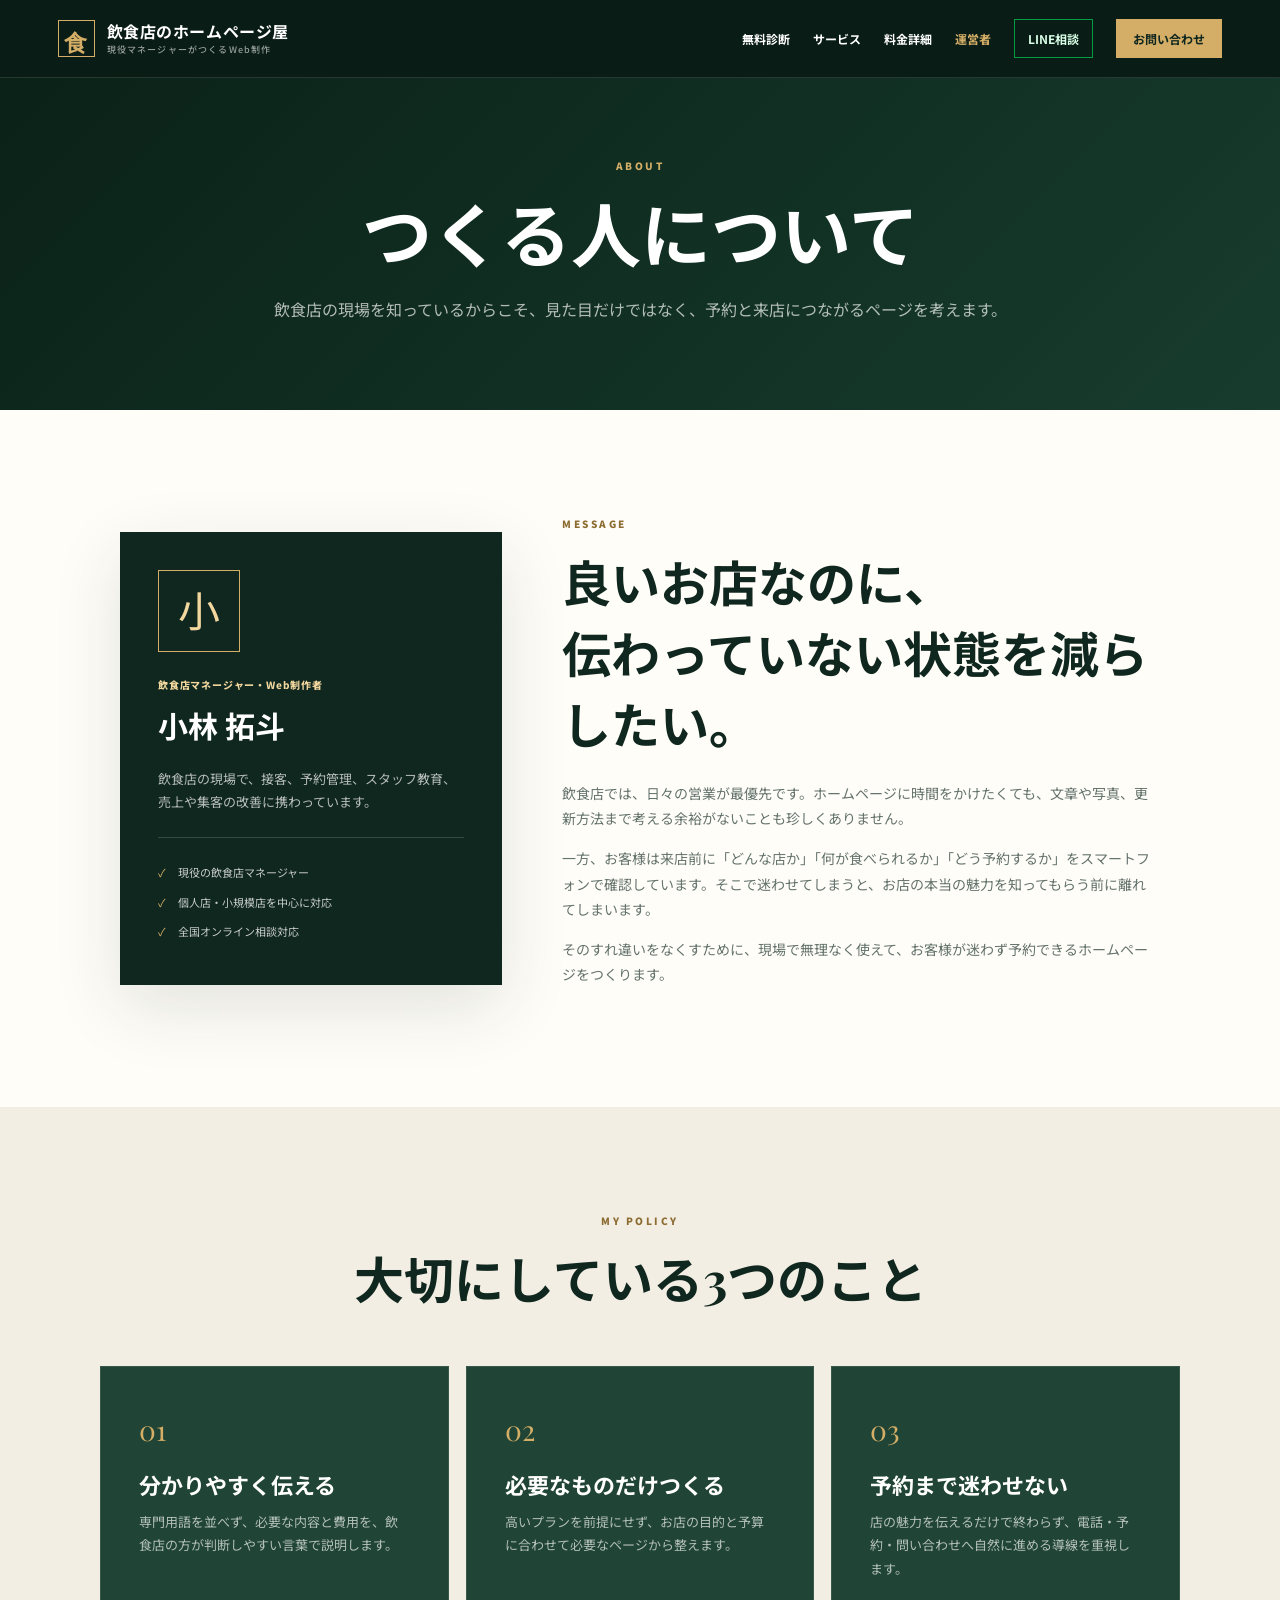
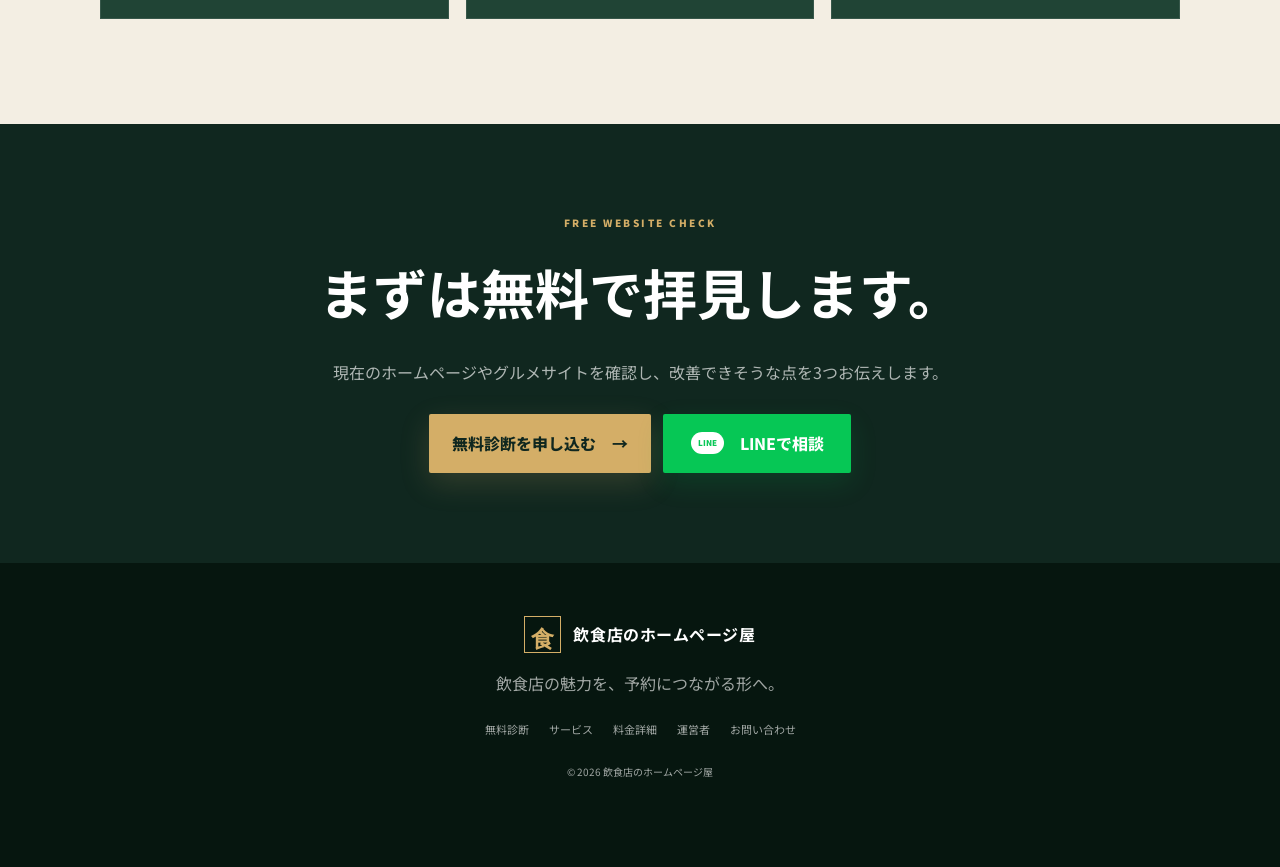
==== about.html @ 5fc4997b "Add files via upload" ====
<!doctype html>
<html lang="ja">
<head>
  <meta charset="utf-8">
  <meta name="viewport" content="width=device-width, initial-scale=1">
  <meta name="theme-color" content="#10271f">
  <meta name="description" content="飲食店のホームページ屋の運営者、小林拓斗のプロフィール。現役の飲食店マネージャーとして、現場とお客様の両方の目線からホームページを制作します。">
  <meta property="og:type" content="profile">
  <meta property="og:title" content="運営者について｜飲食店のホームページ屋">
  <meta property="og:description" content="現役の飲食店マネージャー・小林拓斗が、飲食店の現場を知る立場からホームページを制作します。">
  <meta property="og:url" content="https://takutokobayashi1014-code.github.io/restaurant-revival/about.html">
  <meta property="og:locale" content="ja_JP">
  <link rel="canonical" href="https://takutokobayashi1014-code.github.io/restaurant-revival/about.html">
  <title>運営者について｜飲食店のホームページ屋</title>
  <link rel="preconnect" href="https://fonts.googleapis.com">
  <link rel="preconnect" href="https://fonts.gstatic.com" crossorigin>
  <link href="https://fonts.googleapis.com/css2?family=Noto+Sans+JP:wght@400;500;600;700;800;900&family=Playfair+Display:wght@600;700&display=swap" rel="stylesheet">
  <link rel="stylesheet" href="style.css">
  <script type="application/ld+json">
  {
    "@context": "https://schema.org",
    "@type": "Person",
    "name": "小林 拓斗",
    "jobTitle": "飲食店マネージャー・Web制作者",
    "worksFor": {
      "@type": "ProfessionalService",
      "name": "飲食店のホームページ屋",
      "url": "https://takutokobayashi1014-code.github.io/restaurant-revival/"
    }
  }
  </script>
</head>
<body class="subpage">
  <a class="skip-link" href="#main">本文へ移動</a>

  <header class="site-header">
    <a class="logo" href="index.html" aria-label="飲食店のホームページ屋 トップへ">
      <span class="logo-mark" aria-hidden="true">食</span>
      <span class="logo-text">飲食店のホームページ屋<small>現役マネージャーがつくるWeb制作</small></span>
    </a>
    <button class="menu-button" type="button" aria-label="メニューを開く" aria-expanded="false" aria-controls="global-nav">
      <span></span><span></span><span></span>
    </button>
    <nav class="nav" id="global-nav" aria-label="メインメニュー">
      <a href="index.html#diagnosis">無料診断</a>
      <a href="index.html#service">サービス</a>
      <a href="pricing.html">料金詳細</a>
      <a href="about.html" aria-current="page">運営者</a>
      <a class="nav-line" href="https://line.me/ti/p/TPjOwnfobh" target="_blank" rel="noopener noreferrer">LINE相談</a>
      <a class="nav-cta" href="index.html#contact">お問い合わせ</a>
    </nav>
  </header>

  <main id="main">
    <section class="subhero about-hero">
      <div class="subhero-inner reveal">
        <p class="eyebrow">ABOUT</p>
        <h1>つくる人について</h1>
        <p>飲食店の現場を知っているからこそ、見た目だけではなく、予約と来店につながるページを考えます。</p>
      </div>
    </section>

    <section class="section about-profile">
      <div class="about-profile-grid">
        <div class="profile-card reveal">
          <div class="profile-monogram" aria-hidden="true">小</div>
          <p class="profile-role">飲食店マネージャー・Web制作者</p>
          <h2>小林 拓斗</h2>
          <p>飲食店の現場で、接客、予約管理、スタッフ教育、売上や集客の改善に携わっています。</p>
          <ul>
            <li>現役の飲食店マネージャー</li>
            <li>個人店・小規模店を中心に対応</li>
            <li>全国オンライン相談対応</li>
          </ul>
        </div>

        <div class="profile-message reveal">
          <p class="eyebrow dark">MESSAGE</p>
          <h2>良いお店なのに、<br>伝わっていない状態を減らしたい。</h2>
          <p>飲食店では、日々の営業が最優先です。ホームページに時間をかけたくても、文章や写真、更新方法まで考える余裕がないことも珍しくありません。</p>
          <p>一方、お客様は来店前に「どんな店か」「何が食べられるか」「どう予約するか」をスマートフォンで確認しています。そこで迷わせてしまうと、お店の本当の魅力を知ってもらう前に離れてしまいます。</p>
          <p>そのすれ違いをなくすために、現場で無理なく使えて、お客様が迷わず予約できるホームページをつくります。</p>
        </div>
      </div>
    </section>

    <section class="section about-values">
      <div class="section-heading reveal">
        <p class="eyebrow dark">MY POLICY</p>
        <h2>大切にしている3つのこと</h2>
      </div>
      <div class="about-value-grid">
        <article class="service-card reveal">
          <span>01</span>
          <h3>分かりやすく伝える</h3>
          <p>専門用語を並べず、必要な内容と費用を、飲食店の方が判断しやすい言葉で説明します。</p>
        </article>
        <article class="service-card reveal">
          <span>02</span>
          <h3>必要なものだけつくる</h3>
          <p>高いプランを前提にせず、お店の目的と予算に合わせて必要なページから整えます。</p>
        </article>
        <article class="service-card reveal">
          <span>03</span>
          <h3>予約まで迷わせない</h3>
          <p>店の魅力を伝えるだけで終わらず、電話・予約・問い合わせへ自然に進める導線を重視します。</p>
        </article>
      </div>
    </section>

    <section class="pricing-cta">
      <div class="reveal">
        <p class="eyebrow">FREE WEBSITE CHECK</p>
        <h2>まずは無料で拝見します。</h2>
        <p>現在のホームページやグルメサイトを確認し、改善できそうな点を3つお伝えします。</p>
        <div class="hero-actions centered">
          <a class="button primary" href="index.html#contact">無料診断を申し込む <span aria-hidden="true">→</span></a>
          <a class="button line-button" href="https://line.me/ti/p/TPjOwnfobh" target="_blank" rel="noopener noreferrer"><span class="line-dot" aria-hidden="true">LINE</span> LINEで相談</a>
        </div>
      </div>
    </section>
  </main>

  <footer>
    <a class="logo footer-logo" href="index.html">
      <span class="logo-mark" aria-hidden="true">食</span>
      <span>飲食店のホームページ屋</span>
    </a>
    <p>飲食店の魅力を、予約につながる形へ。</p>
    <div class="footer-links">
      <a href="index.html#diagnosis">無料診断</a>
      <a href="index.html#service">サービス</a>
      <a href="pricing.html">料金詳細</a>
      <a href="about.html">運営者</a>
      <a href="index.html#contact">お問い合わせ</a>
    </div>
    <p class="copyright">© 2026 飲食店のホームページ屋</p>
  </footer>

  <div class="mobile-actions" aria-label="お問い合わせ">
    <a class="mobile-diagnosis" href="index.html#contact">無料診断</a>
    <a class="mobile-line" href="https://line.me/ti/p/TPjOwnfobh" target="_blank" rel="noopener noreferrer">LINE相談</a>
  </div>

  <script src="script.js?v=3"></script>
</body>
</html>
---- style.css ----
*{box-sizing:border-box}
:root{
  --ink:#10271f;
  --ink-2:#18372b;
  --green:#2f634e;
  --green-light:#e8f0eb;
  --line-green:#06c755;
  --gold:#d4ae67;
  --gold-light:#f2d79f;
  --gold-dark:#8d6c32;
  --cream:#f3eee3;
  --paper:#fffdf8;
  --white:#fff;
  --text:#26362f;
  --muted:#65736d;
  --line:#dcd4c5;
  --error:#8b2f2f;
  --shadow:0 22px 65px rgba(16,39,31,.12);
  --shadow-small:0 12px 32px rgba(16,39,31,.09);
}
html{scroll-behavior:smooth;scroll-padding-top:82px}
body{margin:0;font-family:"Noto Sans JP",sans-serif;color:var(--text);background:var(--cream);line-height:1.8;-webkit-font-smoothing:antialiased}
body.menu-open{overflow:hidden}
a{color:inherit;text-decoration:none}
button,input,select,textarea{font:inherit}
img{display:block;max-width:100%}
.skip-link{position:fixed;left:12px;top:-80px;background:#fff;color:#111;padding:10px 16px;z-index:2000}
.skip-link:focus{top:12px}

.site-header{position:fixed;inset:0 0 auto;height:78px;display:flex;align-items:center;justify-content:space-between;padding:0 4.5%;background:rgba(10,29,22,.96);backdrop-filter:blur(12px);color:#fff;z-index:1000;border-bottom:1px solid rgba(255,255,255,.12)}
.logo{display:flex;align-items:center;gap:12px;font-weight:700;letter-spacing:.035em}
.logo-mark{display:grid;place-items:center;width:37px;height:37px;border:1px solid var(--gold);color:var(--gold);font-family:"Playfair Display",serif;font-size:23px}
.logo-text{display:flex;flex-direction:column;line-height:1.25}
.logo-text small{margin-top:3px;color:rgba(255,255,255,.57);font-size:9px;font-weight:500;letter-spacing:.13em}
.nav{display:flex;align-items:center;gap:23px;font-size:12px;font-weight:700}
.nav a{transition:.2s}
.nav a:hover,.nav a:focus-visible,.nav a[aria-current="page"]{color:var(--gold)}
.nav-line{padding:8px 13px;border:1px solid rgba(6,199,85,.75);color:#d9ffe7}
.nav-cta{padding:9px 17px;background:var(--gold);color:var(--ink)!important}
.menu-button{display:none;width:44px;height:44px;padding:10px;background:none;border:0}
.menu-button span{display:block;height:2px;background:#fff;margin:5px 0;transition:.25s}

.hero{position:relative;min-height:785px;display:flex;align-items:center;padding:135px 6.5% 82px;color:#fff;overflow:hidden;background:linear-gradient(135deg,#0a2017 0%,#15392b 60%,#0b261b 100%)}
.hero::before{content:"";position:absolute;width:620px;height:620px;border:1px solid rgba(212,174,103,.13);border-radius:50%;left:-280px;bottom:-350px}
.hero::after{content:"";position:absolute;width:420px;height:420px;border-radius:50%;right:-140px;top:-180px;background:rgba(212,174,103,.06);filter:blur(4px)}
.hero-grid{position:relative;z-index:2;width:100%;max-width:1260px;margin:auto;display:grid;grid-template-columns:1.02fr .98fr;gap:7%;align-items:center}
.hero-content{max-width:650px}
.eyebrow{margin:0 0 13px;color:var(--gold);font-size:10px;font-weight:900;letter-spacing:.25em}
.eyebrow.dark{color:var(--gold-dark)}
.hero-label{display:inline-flex;margin:0 0 18px;padding:6px 13px;border:1px solid rgba(255,255,255,.2);color:rgba(255,255,255,.83);font-size:12px;font-weight:700;letter-spacing:.08em}
.hero h1{margin:0 0 22px;font-family:"Playfair Display","Noto Sans JP",serif;font-size:clamp(52px,6vw,84px);line-height:1.15;letter-spacing:.01em}
.hero h1 em{font-style:normal;color:var(--gold-light)}
.hero-copy{margin:0;font-size:16px;color:rgba(255,255,255,.79)}
.hero-offer{display:flex;align-items:stretch;width:max-content;max-width:100%;margin-top:26px;border:1px solid rgba(212,174,103,.42);background:rgba(2,16,10,.28)}
.hero-price,.hero-consult{display:flex;flex-direction:column;justify-content:center;padding:12px 22px}
.hero-price{border-right:1px solid rgba(212,174,103,.35)}
.hero-offer span{color:rgba(255,255,255,.62);font-size:10px;font-weight:700}
.hero-offer strong{color:#fff;line-height:1.25}
.hero-price strong{font-size:17px}
.hero-price b{color:var(--gold-light);font-family:"Playfair Display",serif;font-size:38px;letter-spacing:.02em}
.hero-consult strong{color:var(--gold-light);font-size:28px}
.hero-actions{display:flex;gap:12px;margin-top:27px;flex-wrap:wrap}
.hero-actions.centered{justify-content:center}
.button{display:inline-flex;align-items:center;justify-content:center;gap:16px;min-width:188px;padding:14px 22px;border:1px solid transparent;border-radius:2px;font-weight:800;cursor:pointer;transition:transform .22s,background .22s,color .22s,filter .22s,box-shadow .22s}
.button:hover{transform:translateY(-2px)}
.button:focus-visible{outline:3px solid #fff;outline-offset:3px}
.button.primary{background:var(--gold);color:var(--ink);box-shadow:0 10px 30px rgba(212,174,103,.18)}
.button.primary:hover{filter:brightness(1.07);box-shadow:0 13px 35px rgba(212,174,103,.25)}
.button.outline{border-color:var(--green);color:var(--green)}
.button.outline:hover{background:var(--green);color:#fff}
.button.wide{width:100%}
.line-button{background:var(--line-green);color:#fff;box-shadow:0 10px 28px rgba(6,199,85,.14)}
.line-button:hover{filter:brightness(1.04)}
.line-dot{display:grid;place-items:center;width:33px;height:22px;border-radius:12px;background:#fff;color:var(--line-green);font-size:8px;font-weight:900}
.hero-points{display:flex;gap:11px 22px;list-style:none;padding:0;margin:24px 0 0;color:rgba(255,255,255,.67);font-size:11px;flex-wrap:wrap}
.hero-points li{position:relative;padding-left:17px}
.hero-points li::before{content:"✓";position:absolute;left:0;color:var(--gold);font-weight:900}
.hero-visual{position:relative;min-width:0;padding:0 0 54px 36px}
.hero-image-frame{position:relative;height:525px;overflow:hidden;box-shadow:0 35px 80px rgba(0,0,0,.33)}
.hero-image-frame::after{content:"";position:absolute;inset:0;border:1px solid rgba(255,255,255,.17)}
.hero-image-frame img{width:100%;height:100%;object-fit:cover}
.visual-card{position:absolute;left:0;bottom:17px;width:min(390px,83%);padding:20px 25px;background:var(--paper);color:var(--ink);box-shadow:var(--shadow)}
.visual-card span,.visual-card strong,.visual-card small{display:block}
.visual-card span{color:var(--gold-dark);font-size:9px;font-weight:900;letter-spacing:.14em}
.visual-card strong{margin:3px 0;font-size:17px}
.visual-card small{color:var(--muted);font-size:10px}
.image-note{position:absolute;right:9px;bottom:22px;margin:0;color:rgba(255,255,255,.55);font-size:9px}

.trust-strip{display:grid;grid-template-columns:repeat(4,1fr);background:var(--paper);border-bottom:1px solid var(--line)}
.trust-strip p{margin:0;padding:22px 24px;text-align:center;border-right:1px solid var(--line)}
.trust-strip p:last-child{border:0}
.trust-strip strong,.trust-strip span{display:block}
.trust-strip strong{color:var(--ink);font-size:14px}
.trust-strip span{color:var(--muted);font-size:10px}

.section{padding:105px 7%}
.section-heading{max-width:870px;margin:0 auto 52px;text-align:center}
.section-heading h2,.reason h2,.diagnosis h2,.extra-costs h2{margin:0 0 16px;color:var(--ink);font-family:"Playfair Display","Noto Sans JP",serif;font-size:clamp(31px,4.2vw,50px);line-height:1.42}
.section-heading>p:last-child{color:var(--muted)}
.section-kicker{margin:0 0 5px;color:var(--green);font-size:12px;font-weight:800}

.diagnosis{background:linear-gradient(135deg,#f8f4eb 0%,#ece4d4 100%)}
.diagnosis-inner{max-width:1160px;margin:auto;display:grid;grid-template-columns:.9fr 1.1fr;gap:7%;align-items:center}
.diagnosis-copy>p:not(.eyebrow,.section-kicker){color:var(--muted)}
.diagnosis-meta{display:flex;gap:12px;margin-top:28px;flex-wrap:wrap}
.diagnosis-meta span{padding:8px 13px;background:rgba(255,255,255,.7);border:1px solid var(--line);font-size:11px}
.diagnosis-meta strong{color:var(--ink);font-size:13px}
.diagnosis-panel{padding:34px;background:var(--ink);color:#fff;box-shadow:var(--shadow)}
.diagnosis-panel ol{margin:0 0 25px;padding:0;list-style:none}
.diagnosis-panel li{display:grid;grid-template-columns:45px 1fr;gap:14px;padding:18px 0;border-bottom:1px solid rgba(255,255,255,.12)}
.diagnosis-panel li:first-child{padding-top:0}
.diagnosis-panel li>span{color:var(--gold);font-family:"Playfair Display",serif;font-size:22px}
.diagnosis-panel strong{display:block;font-size:15px}
.diagnosis-panel p{margin:0;color:rgba(255,255,255,.62);font-size:11px}
.micro-copy{margin:10px 0 0!important;text-align:center;color:rgba(255,255,255,.49)!important;font-size:9px!important}

.problem{background:var(--paper)}
.problem-grid,.service-grid,.price-grid{max-width:1180px;margin:auto;display:grid;gap:20px}
.problem-grid{grid-template-columns:repeat(3,1fr)}
.problem-card{position:relative;background:#f6f1e8;padding:36px 30px;border-top:3px solid var(--gold)}
.card-number,.service-card>span{color:var(--gold);font-family:"Playfair Display",serif;font-size:28px}
.problem-card h3,.service-card h3{margin:11px 0 9px;color:var(--ink);font-size:19px;line-height:1.55}
.problem-card p,.service-card p{margin:0;color:var(--muted);font-size:13px}

.reason{color:#fff;background:var(--ink)}
.reason-inner{max-width:1160px;margin:auto;display:grid;grid-template-columns:1.15fr .85fr;gap:85px;align-items:center}
.reason h2{color:#fff}
.reason-copy>p:not(.eyebrow){color:rgba(255,255,255,.69)}
.reason-sign{margin-top:32px;padding-top:23px;border-top:1px solid rgba(255,255,255,.13)}
.reason-sign span,.reason-sign strong{display:block}
.reason-sign span{color:var(--gold);font-size:9px;letter-spacing:.16em}
.reason-sign strong{margin-top:3px;font-family:"Playfair Display",serif;font-size:23px}
.reason-list>div{display:grid;grid-template-columns:48px 1fr;gap:17px;padding:24px 0;border-bottom:1px solid rgba(255,255,255,.13)}
.reason-list span{color:var(--gold);font-family:"Playfair Display",serif;font-size:23px}
.reason-list p{margin:0;color:rgba(255,255,255,.67);font-size:13px}
.reason-list strong{display:block;color:#fff;font-size:17px}

.service{background:#18372b;color:#fff}
.service .section-heading h2{color:#fff}
.service .section-heading>p:last-child{color:rgba(255,255,255,.64)}
.service-grid{grid-template-columns:repeat(2,1fr)}
.service-card{padding:38px;background:#204435;border:1px solid rgba(255,255,255,.1);transition:.25s}
.service-card:hover{border-color:rgba(212,174,103,.55);transform:translateY(-3px)}
.service-card h3{color:#fff;font-size:22px}
.service-card p{color:rgba(255,255,255,.66)}

.outcome{background:var(--paper)}
.case-panel{max-width:1060px;margin:auto;display:grid;grid-template-columns:1fr 74px 1fr;align-items:stretch}
.case-side{padding:40px;background:#f2eee5;border:1px solid var(--line)}
.case-side>span{font-size:10px;letter-spacing:.2em;font-weight:900}
.case-side h3{color:var(--ink);font-size:23px;line-height:1.5}
.case-side ul{padding-left:1.2em}
.before{opacity:.82}
.after{background:var(--green);color:#fff;border-color:var(--green)}
.after h3{color:#fff}
.case-arrow{display:grid;place-items:center;color:var(--gold-dark);font-size:30px}
.case-note{text-align:center;color:var(--muted);font-size:10px;margin-top:17px}

.price{background:var(--cream)}
.price-grid{grid-template-columns:repeat(3,1fr);align-items:stretch}
.price-card{position:relative;display:flex;flex-direction:column;background:var(--paper);padding:36px 29px;border:1px solid var(--line);box-shadow:var(--shadow-small)}
.price-card.featured{border:2px solid var(--green);transform:translateY(-9px);box-shadow:var(--shadow)}
.recommend{position:absolute;top:-16px;left:50%;transform:translateX(-50%);margin:0;padding:5px 24px;background:var(--green);color:#fff;font-size:10px;font-weight:900;white-space:nowrap}
.plan-name{margin:0;color:var(--gold-dark);font-size:10px;font-weight:900;letter-spacing:.18em}
.price-card h3{margin:6px 0 11px;color:var(--ink);font-size:21px}
.amount{margin:0;color:var(--ink);white-space:nowrap}
.amount span{font-size:10px;margin-right:4px}
.amount strong{font-family:"Playfair Display",serif;font-size:40px;line-height:1.2}
.plan-lead{min-height:55px;color:var(--muted);font-size:12px}
.price-card ul{flex:1;padding:19px 0 18px;list-style:none;border-top:1px solid var(--line)}
.price-card li,.check-list li{position:relative;padding:6px 0 6px 22px;font-size:13px}
.price-card li::before,.check-list li::before{content:"✓";position:absolute;left:0;color:var(--green);font-weight:900}
.price-more{max-width:810px;margin:30px auto 0;padding:20px 27px;display:flex;align-items:center;justify-content:space-between;gap:25px;border:1px solid var(--line);background:rgba(255,255,255,.55)}
.price-more p{margin:0;color:var(--muted);font-size:12px}
.text-link{color:var(--green);font-size:13px;font-weight:900;white-space:nowrap}
.text-link:hover{text-decoration:underline}
.price-note{max-width:900px;margin:21px auto 0;text-align:center;color:var(--muted);font-size:10px}

.flow{background:var(--paper)}
.flow-list{max-width:880px;margin:auto;padding:0;list-style:none}
.flow-list li{display:grid;grid-template-columns:68px 1fr;gap:23px;padding:27px 0;border-bottom:1px solid var(--line)}
.flow-list li>span{display:grid;place-items:center;width:50px;height:50px;border-radius:50%;background:var(--ink);color:var(--gold);font-family:"Playfair Display",serif;font-size:21px}
.flow-list h3{margin:0;color:var(--ink)}
.flow-list p{margin:3px 0 0;color:var(--muted)}

.faq,.plan-faq{background:var(--cream)}
.faq-list{max-width:900px;margin:auto}
.faq details{border-bottom:1px solid var(--line);background:var(--paper)}
.faq summary{position:relative;padding:23px 60px 23px 27px;color:var(--ink);font-weight:700;cursor:pointer;list-style:none}
.faq summary::-webkit-details-marker{display:none}
.faq summary::after{content:"＋";position:absolute;right:26px;color:var(--gold-dark);font-size:21px}
.faq details[open] summary::after{content:"−"}
.faq details p{margin:0;padding:0 27px 24px;color:var(--muted);font-size:13px}

.contact{color:#fff;background:linear-gradient(rgba(9,29,21,.96),rgba(9,29,21,.96)),url("https://images.unsplash.com/photo-1414235077428-338989a2e8c0?auto=format&fit=crop&w=1800&q=82") center/cover}
.contact-heading{max-width:800px;margin:0 auto 43px;text-align:center}
.contact-heading h2{margin:0 0 16px;font-family:"Playfair Display","Noto Sans JP",serif;font-size:clamp(35px,5vw,56px);line-height:1.4}
.contact-heading>p:last-child{color:rgba(255,255,255,.68)}
.contact-layout{max-width:1120px;margin:auto;display:grid;grid-template-columns:1.3fr .7fr;gap:22px;align-items:start}
.contact-form-wrap{background:var(--paper);color:var(--text);padding:36px;box-shadow:var(--shadow)}
.form-intro{margin-bottom:24px;padding-bottom:20px;border-bottom:1px solid var(--line)}
.form-intro>span{display:inline-block;padding:3px 9px;background:var(--green-light);color:var(--green);font-size:9px;font-weight:900}
.form-intro h3{margin:7px 0 4px;color:var(--ink);font-size:19px}
.form-intro p{margin:0;color:var(--muted);font-size:11px}
.contact-form{display:grid;gap:18px}
.form-columns{display:grid;grid-template-columns:1fr 1fr;gap:15px}
.contact-form label{display:grid;gap:7px;color:var(--ink);font-size:12px;font-weight:800}
.contact-form label>span{display:inline;color:var(--error);font-size:9px}
.contact-form label>small{display:inline;color:var(--muted);font-size:9px}
.contact-form input,.contact-form select,.contact-form textarea{width:100%;padding:12px 13px;border:1px solid #cfc8ba;border-radius:0;background:#fff;color:var(--text);font-size:14px}
.contact-form input:focus,.contact-form select:focus,.contact-form textarea:focus{outline:2px solid var(--gold);outline-offset:1px;border-color:var(--gold-dark)}
.contact-form textarea{resize:vertical}
.contact-form .consent{display:flex;grid-template-columns:20px 1fr;align-items:flex-start;gap:8px;color:var(--muted);font-size:10px;font-weight:500}
.consent input{width:17px;height:17px;margin:4px 0 0}
.consent span{color:var(--muted)!important;font-size:10px!important}
.submit-button{border:0}
.submit-button:disabled{cursor:wait;opacity:.72;transform:none}
.form-note{margin:-7px 0 0;text-align:center;color:var(--muted);font-size:9px}
.form-honeypot{position:absolute!important;left:-10000px!important;width:1px!important;height:1px!important;overflow:hidden!important}
.form-status{margin:0 0 22px;padding:18px 20px;border-left:4px solid;color:var(--ink)}
.form-status strong{font-size:15px}
.form-status p{margin:4px 0 0;color:var(--muted);font-size:10px}
.form-status-success{background:var(--green-light);border-color:var(--green)}
.form-status-error{background:#fff0ec;border-color:var(--error)}
.noscript-note{padding:14px;background:#fff1d4;color:var(--ink);font-size:11px}
.contact-options{display:grid;gap:16px}
.contact-option,.response-note{padding:26px;background:rgba(255,255,255,.08);border:1px solid rgba(255,255,255,.13)}
.contact-option h3{margin:0 0 6px;font-size:19px}
.contact-option p,.response-note p{margin:0 0 17px;color:rgba(255,255,255,.62);font-size:11px}
.option-label{display:inline-block;margin-bottom:8px;padding:3px 8px;background:var(--line-green);font-size:8px;font-weight:900}
.email-link{display:block;word-break:break-all;color:var(--gold-light);font-size:11px}
.copy-button{margin-top:12px;padding:7px 12px;border:1px solid rgba(255,255,255,.3);background:transparent;color:#fff;font-size:10px;cursor:pointer}
.copy-button:hover{background:#fff;color:var(--ink)}
.response-note strong{color:var(--gold-light);font-size:13px}
.response-note p{margin:4px 0 0}

footer{padding:53px 7% 76px;text-align:center;background:#06160f;color:rgba(255,255,255,.62)}
.footer-logo{justify-content:center;color:#fff}
.footer-links{display:flex;gap:20px;justify-content:center;margin:23px 0;font-size:11px}
.footer-links a:hover{color:var(--gold)}
.copyright{font-size:10px}
.mobile-actions{display:none}
.reveal{opacity:0;transform:translateY(20px);transition:opacity .7s ease,transform .7s ease}
.reveal.visible{opacity:1;transform:none}

/* Pricing page */
.subhero{padding:157px 7% 80px;background:linear-gradient(135deg,#0a2017 0%,#173c2e 100%);color:#fff;text-align:center}
.subhero-inner{max-width:900px;margin:auto}
.subhero h1{margin:0 0 15px;font-family:"Playfair Display","Noto Sans JP",serif;font-size:clamp(42px,6vw,70px);line-height:1.3}
.subhero-inner>p:not(.eyebrow){color:rgba(255,255,255,.68)}
.subhero-badges{display:flex;justify-content:center;gap:10px;margin-top:28px;flex-wrap:wrap}
.subhero-badges span{padding:7px 12px;border:1px solid rgba(212,174,103,.42);color:var(--gold-light);font-size:10px;font-weight:800}
.pricing-detail{background:var(--cream)}
.detail-plan-list{max-width:1060px;margin:auto;display:grid;gap:27px}
.detail-plan{position:relative;padding:39px;background:var(--paper);border:1px solid var(--line);box-shadow:var(--shadow-small)}
.featured-detail{border:2px solid var(--green);box-shadow:var(--shadow)}
.detail-plan-head{display:flex;justify-content:space-between;align-items:flex-start;gap:30px;padding-bottom:24px;border-bottom:1px solid var(--line)}
.detail-plan-head h2{margin:5px 0 4px;color:var(--ink);font-size:28px}
.detail-plan-head>div>p:last-child{margin:0;color:var(--muted);font-size:12px}
.detail-amount{margin:0;color:var(--ink);white-space:nowrap}
.detail-amount span{font-size:10px}
.detail-amount strong{font-family:"Playfair Display",serif;font-size:42px}
.detail-plan-body{display:grid;grid-template-columns:1.2fr .8fr;gap:50px;padding:24px 0 28px}
.detail-plan-body h3{margin:0 0 10px;color:var(--ink);font-size:15px}
.check-list{margin:0;padding:0;display:grid;grid-template-columns:1fr 1fr;gap:2px 20px;list-style:none}
.delivery-support{display:grid;grid-template-columns:1fr 1fr;gap:10px}
.delivery-support>div{display:flex;flex-direction:column;justify-content:center;padding:17px;background:var(--green-light);border:1px solid #d1dfd6}
.delivery-support span{color:var(--muted);font-size:9px;font-weight:800}
.delivery-support strong{margin-top:4px;color:var(--ink);font-size:13px;line-height:1.6}
.schedule-note{max-width:900px;margin:25px auto 0;color:var(--muted);font-size:10px;text-align:center}
.comparison{background:var(--paper)}
.table-scroll{max-width:1000px;margin:auto;overflow-x:auto}
.comparison-table{width:100%;min-width:700px;border-collapse:collapse;background:#fff}
.comparison-table th,.comparison-table td{padding:16px 18px;border:1px solid var(--line);text-align:center;font-size:12px}
.comparison-table thead th{background:var(--ink);color:#fff}
.comparison-table thead th:nth-child(3){background:var(--green);color:#fff}
.comparison-table tbody th{text-align:left;background:#f5f1e8;color:var(--ink)}
.comparison-table td{color:var(--muted)}
.comparison-table td strong{color:var(--green)}
.extra-costs{background:var(--cream)}
.extra-grid{max-width:1060px;margin:auto;display:grid;grid-template-columns:.8fr 1.2fr;gap:60px;align-items:center}
.extra-grid>div:first-child>p:last-child{color:var(--muted)}
.cost-card{padding:32px;background:var(--paper);border-top:3px solid var(--gold);box-shadow:var(--shadow-small)}
.cost-card h3{margin:0 0 16px;color:var(--ink);font-size:17px}
.cost-card ul{margin:0;padding:0;list-style:none}
.cost-card li{display:grid;grid-template-columns:170px 1fr;gap:15px;padding:13px 0;border-bottom:1px solid var(--line)}
.cost-card li:last-child{border:0}
.cost-card strong{color:var(--ink);font-size:12px}
.cost-card span{color:var(--muted);font-size:11px}
.plan-faq .faq-list details{border-bottom:1px solid var(--line);background:var(--paper)}
.plan-faq .faq-list summary{position:relative;padding:23px 60px 23px 27px;color:var(--ink);font-weight:700;cursor:pointer;list-style:none}
.plan-faq .faq-list summary::-webkit-details-marker{display:none}
.plan-faq .faq-list summary::after{content:"＋";position:absolute;right:26px;color:var(--gold-dark);font-size:21px}
.plan-faq .faq-list details[open] summary::after{content:"−"}
.plan-faq .faq-list details p{margin:0;padding:0 27px 24px;color:var(--muted);font-size:13px}
.pricing-cta{padding:90px 7%;text-align:center;color:#fff;background:var(--ink)}
.pricing-cta h2{margin:0 0 12px;font-family:"Playfair Display","Noto Sans JP",serif;font-size:clamp(34px,5vw,54px)}
.pricing-cta>div>p:not(.eyebrow){color:rgba(255,255,255,.66)}

/* About page */
.about-hero{padding-bottom:70px}
.about-profile{background:var(--paper)}
.about-profile-grid{max-width:1040px;margin:auto;display:grid;grid-template-columns:.78fr 1.22fr;gap:60px;align-items:center}
.profile-card{padding:38px;background:var(--ink);color:#fff;box-shadow:var(--shadow)}
.profile-monogram{display:grid;place-items:center;width:82px;height:82px;margin-bottom:24px;border:1px solid var(--gold);color:var(--gold-light);font-family:"Playfair Display","Noto Sans JP",serif;font-size:42px}
.profile-role{margin:0;color:var(--gold-light);font-size:10px;font-weight:800;letter-spacing:.08em}
.profile-card h2{margin:4px 0 15px;font-size:30px}
.profile-card>p:last-of-type{color:rgba(255,255,255,.69);font-size:13px}
.profile-card ul{list-style:none;margin:23px 0 0;padding:20px 0 0;border-top:1px solid rgba(255,255,255,.15)}
.profile-card li{position:relative;padding:5px 0 5px 20px;color:rgba(255,255,255,.76);font-size:11px}
.profile-card li::before{content:"✓";position:absolute;left:0;color:var(--gold)}
.profile-message h2{margin:0 0 22px;color:var(--ink);font-family:"Playfair Display","Noto Sans JP",serif;font-size:clamp(32px,4vw,49px);line-height:1.45}
.profile-message>p:not(.eyebrow){margin:0 0 15px;color:var(--muted);font-size:14px}
.about-values{background:var(--cream)}
.about-value-grid{max-width:1080px;margin:auto;display:grid;grid-template-columns:repeat(3,1fr);gap:17px}

@media(prefers-reduced-motion:reduce){
  html{scroll-behavior:auto}
  .reveal{opacity:1;transform:none;transition:none}
  .button,.service-card{transition:none}
}

@media(max-width:1050px){
  .nav{gap:14px}
  .hero{padding-left:5%;padding-right:5%}
  .hero-grid{gap:4%}
  .hero-image-frame{height:470px}
}

@media(max-width:920px){
  .nav{gap:12px}
  .nav>a:not(.nav-line,.nav-cta){display:none}
  .hero-grid{grid-template-columns:1.1fr .9fr;gap:3%}
  .hero-visual{padding-left:18px}
  .reason-inner{gap:43px}
  .price-grid{grid-template-columns:1fr;max-width:620px}
  .price-card.featured{transform:none;margin:9px 0}
  .plan-lead{min-height:auto}
  .contact-layout{grid-template-columns:1fr}
  .contact-options{grid-template-columns:1fr 1fr}
  .response-note{grid-column:1/-1}
}

@media(max-width:760px){
  html{scroll-padding-top:65px}
  body{padding-bottom:62px}
  .site-header{height:65px;padding:0 17px}
  .logo-text{font-size:12px}
  .logo-text small{display:none}
  .logo-mark{width:33px;height:33px;font-size:20px}
  .menu-button{display:block}
  .menu-button[aria-expanded="true"] span:nth-child(1){transform:translateY(7px) rotate(45deg)}
  .menu-button[aria-expanded="true"] span:nth-child(2){opacity:0}
  .menu-button[aria-expanded="true"] span:nth-child(3){transform:translateY(-7px) rotate(-45deg)}
  .nav{position:absolute;top:65px;left:0;width:100%;max-height:calc(100vh - 65px);overflow:auto;display:none;flex-direction:column;align-items:stretch;gap:0;background:var(--ink);padding:11px 19px 27px}
  .nav.open{display:flex}
  .nav>a:not(.nav-line,.nav-cta){display:block}
  .nav a{padding:12px 10px}
  .nav-line,.nav-cta{text-align:center;margin-top:7px}

  .hero{min-height:auto;padding:105px 21px 62px}
  .hero-grid{grid-template-columns:1fr;gap:42px}
  .hero h1{font-size:clamp(45px,13vw,62px)}
  .hero-copy{font-size:14px}
  .pc-only{display:none}
  .hero-offer{width:100%}
  .hero-price{flex:1}
  .hero-price,.hero-consult{padding:10px 14px}
  .hero-price b{font-size:34px}
  .hero-actions{display:grid;grid-template-columns:1fr;gap:10px}
  .hero-actions .button{width:100%}
  .hero-points{gap:8px 15px}
  .hero-visual{padding:0 0 48px}
  .hero-image-frame{height:330px}
  .visual-card{left:10px;bottom:9px;width:calc(100% - 35px);padding:17px 19px}
  .image-note{right:5px;bottom:-3px}

  .trust-strip{grid-template-columns:1fr 1fr}
  .trust-strip p{padding:15px 10px;border-bottom:1px solid var(--line)}
  .trust-strip p:nth-child(2){border-right:0}
  .trust-strip strong{font-size:12px}
  .trust-strip span{font-size:9px}
  .section{padding:74px 20px}
  .section-heading{margin-bottom:36px}
  .section-heading h2 br{display:none}

  .diagnosis-inner,.reason-inner,.extra-grid{grid-template-columns:1fr;gap:34px}
  .diagnosis h2 br,.reason h2 br{display:none}
  .diagnosis-panel{padding:27px 23px}
  .problem-grid,.service-grid{grid-template-columns:1fr}
  .problem-card,.service-card{padding:29px 23px}
  .case-panel{grid-template-columns:1fr}
  .case-side{padding:30px 23px}
  .case-arrow{height:52px;transform:rotate(90deg)}
  .price-card{padding:32px 23px}
  .amount strong{font-size:37px}
  .price-more{align-items:flex-start;flex-direction:column;gap:8px;padding:18px 20px}
  .flow-list li{grid-template-columns:51px 1fr;gap:14px}
  .flow-list li>span{width:43px;height:43px}
  .faq summary,.plan-faq .faq-list summary{padding:20px 50px 20px 19px}
  .faq summary::after,.plan-faq .faq-list summary::after{right:19px}
  .faq details p,.plan-faq .faq-list details p{padding:0 19px 21px}

  .contact{padding-bottom:78px}
  .contact-heading h2 br{display:none}
  .contact-form-wrap{padding:25px 19px}
  .form-columns{grid-template-columns:1fr}
  .contact-options{grid-template-columns:1fr}
  .response-note{grid-column:auto}
  .footer-links{flex-wrap:wrap}
  .mobile-actions{position:fixed;z-index:900;left:0;right:0;bottom:0;display:grid;grid-template-columns:1fr 1fr;height:58px;box-shadow:0 -5px 22px rgba(0,0,0,.2)}
  .mobile-actions a{display:grid;place-items:center;font-size:13px;font-weight:900}
  .mobile-diagnosis{background:var(--gold);color:var(--ink)}
  .mobile-line{background:var(--line-green);color:#fff}

  .subhero{padding:120px 20px 60px}
  .detail-plan{padding:31px 21px}
  .detail-plan-head{display:block}
  .detail-amount{margin-top:15px}
  .detail-plan-body{grid-template-columns:1fr;gap:22px}
  .check-list{grid-template-columns:1fr}
  .delivery-support{grid-template-columns:1fr 1fr}
  .cost-card{padding:27px 21px}
  .cost-card li{grid-template-columns:1fr;gap:2px}
  .pricing-cta{padding:72px 20px}
  .about-profile-grid{grid-template-columns:1fr;gap:35px}
  .profile-card{padding:30px 24px}
  .about-value-grid{grid-template-columns:1fr}
}

@media(max-width:390px){
  .hero-price b{font-size:29px}
  .hero-price strong{font-size:14px}
  .hero-consult strong{font-size:24px}
  .delivery-support{grid-template-columns:1fr}
}
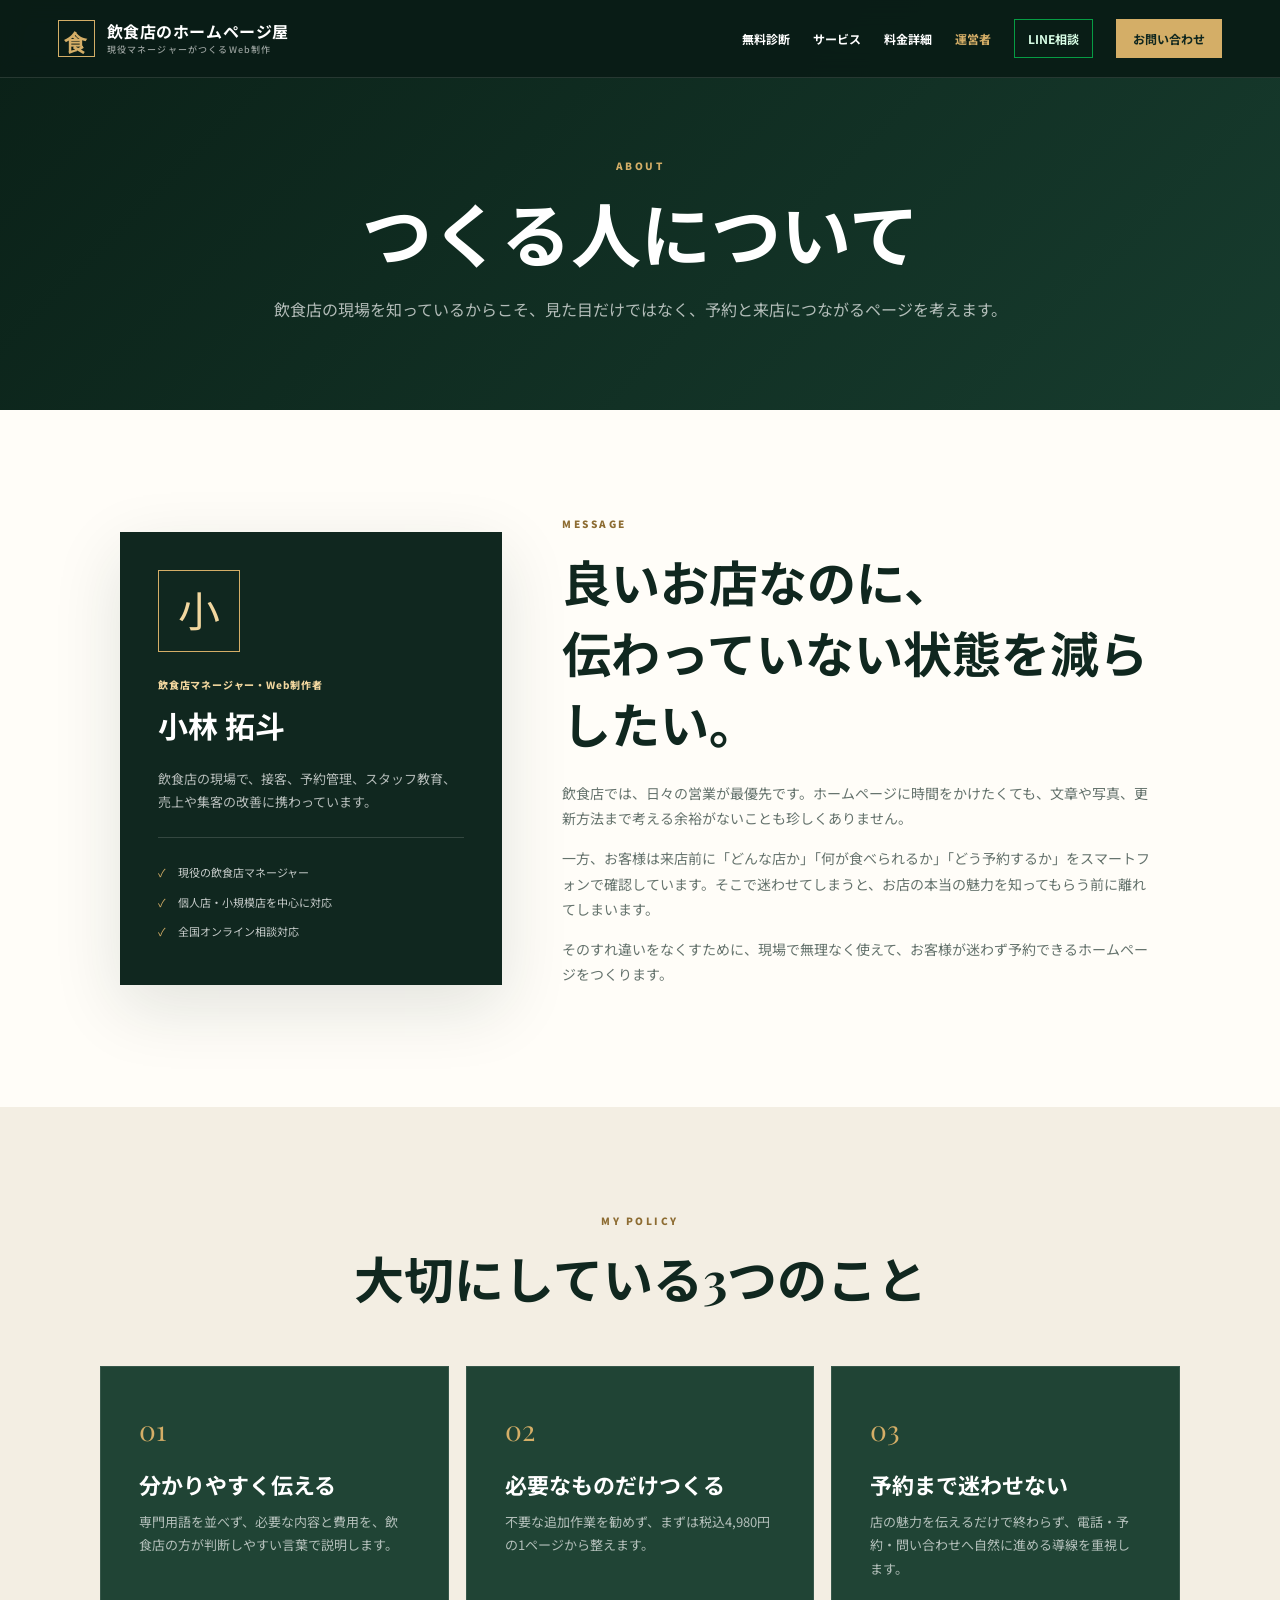
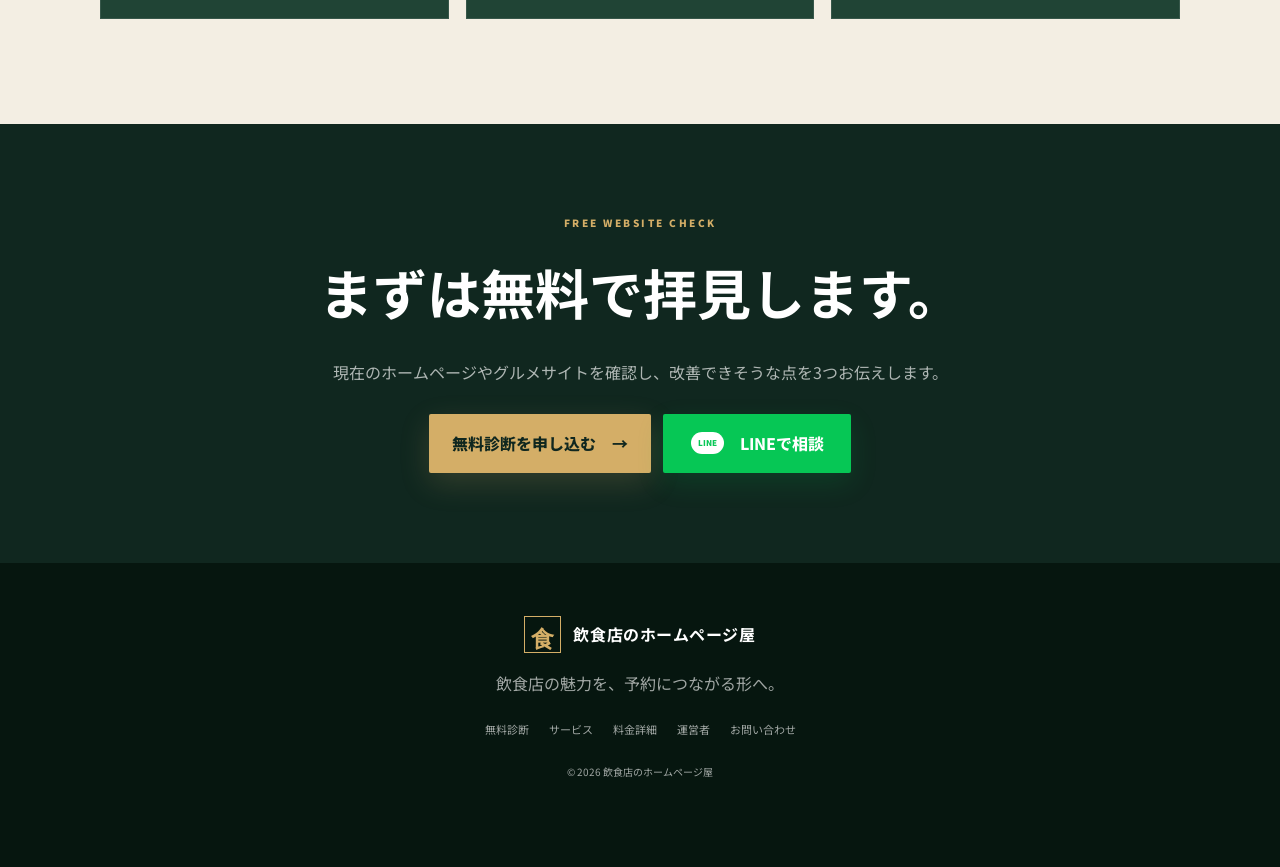
==== commit e9e266e7: "Add files via upload" ====
--- a/about.html
+++ b/about.html
@@ -98,7 +98,7 @@
         <article class="service-card reveal">
           <span>02</span>
           <h3>必要なものだけつくる</h3>
-          <p>高いプランを前提にせず、お店の目的と予算に合わせて必要なページから整えます。</p>
+          <p>不要な追加作業を勧めず、まずは税込4,980円の1ページから整えます。</p>
         </article>
         <article class="service-card reveal">
           <span>03</span>
--- a/style.css
+++ b/style.css
@@ -158,6 +158,7 @@
 
 .price{background:var(--cream)}
 .price-grid{grid-template-columns:repeat(3,1fr);align-items:stretch}
+.price-grid.single{max-width:560px;grid-template-columns:1fr}
 .price-card{position:relative;display:flex;flex-direction:column;background:var(--paper);padding:36px 29px;border:1px solid var(--line);box-shadow:var(--shadow-small)}
 .price-card.featured{border:2px solid var(--green);transform:translateY(-9px);box-shadow:var(--shadow)}
 .recommend{position:absolute;top:-16px;left:50%;transform:translateX(-50%);margin:0;padding:5px 24px;background:var(--green);color:#fff;font-size:10px;font-weight:900;white-space:nowrap}
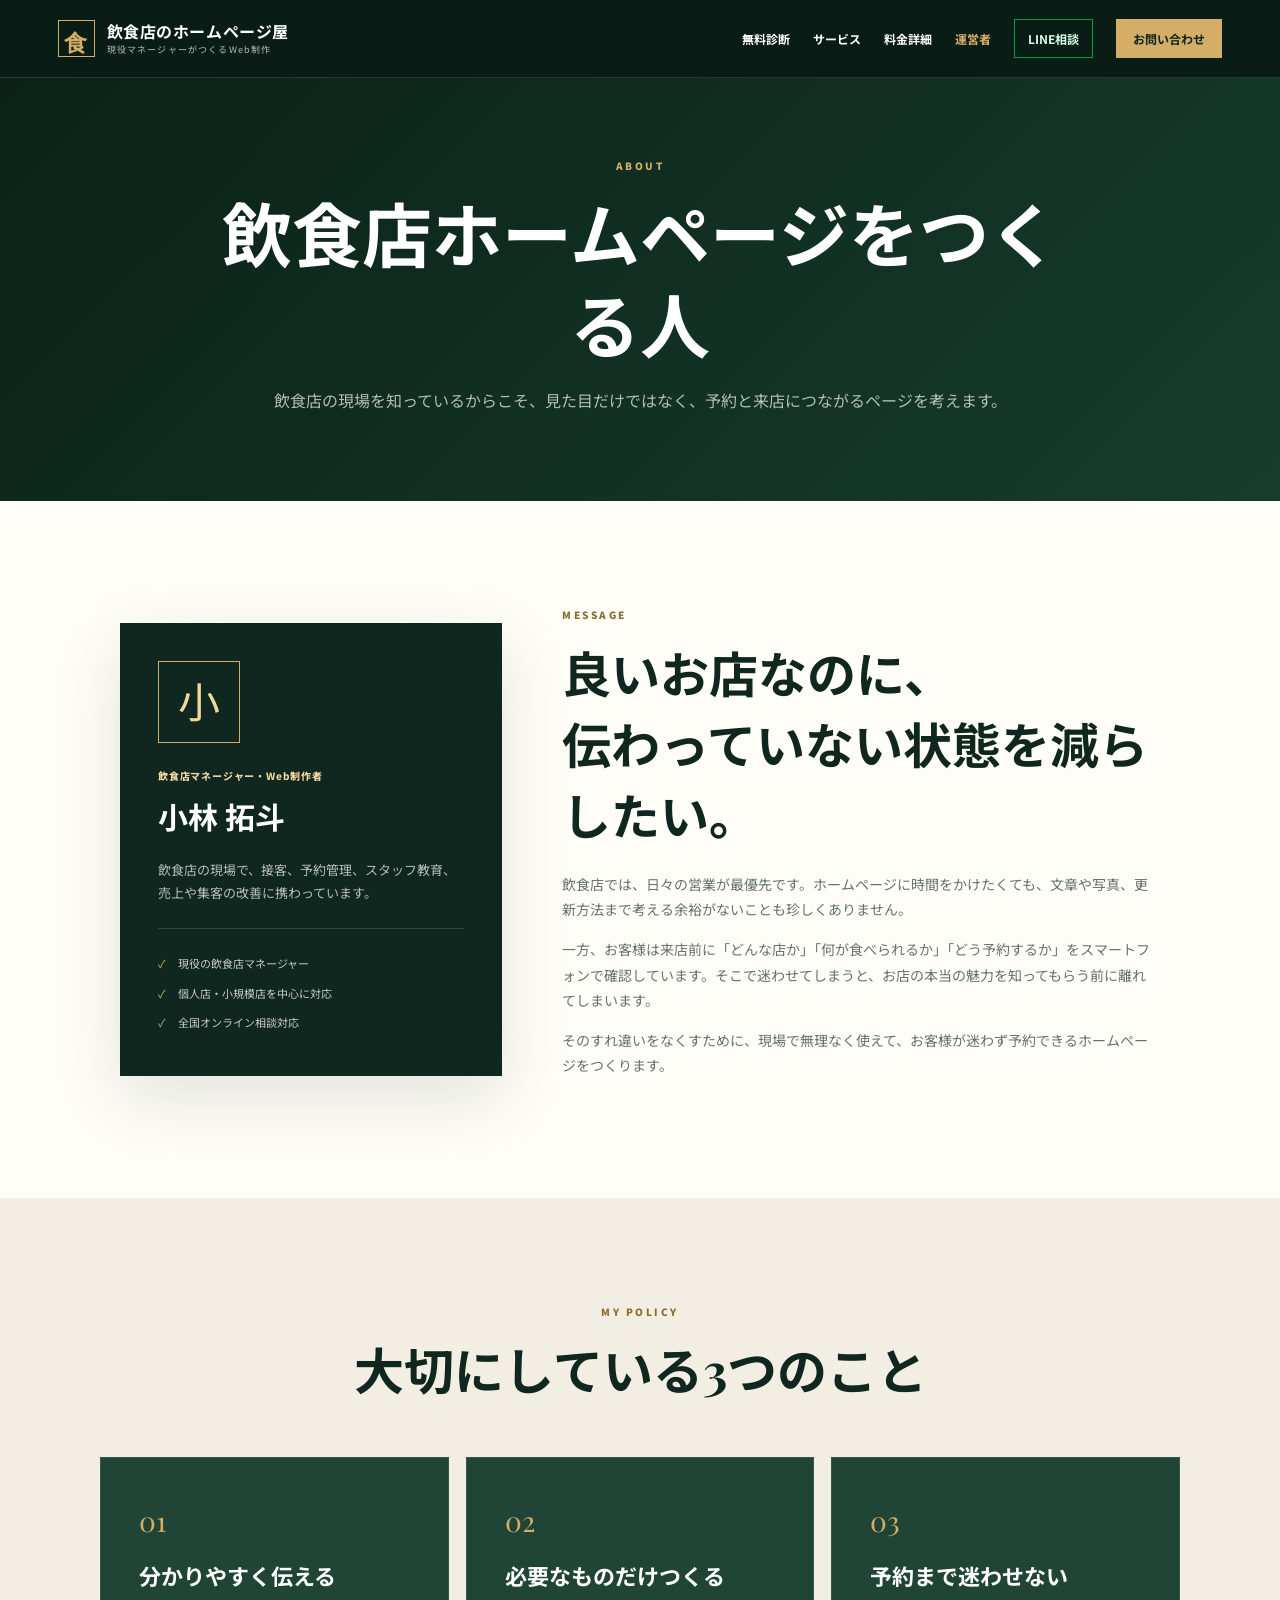
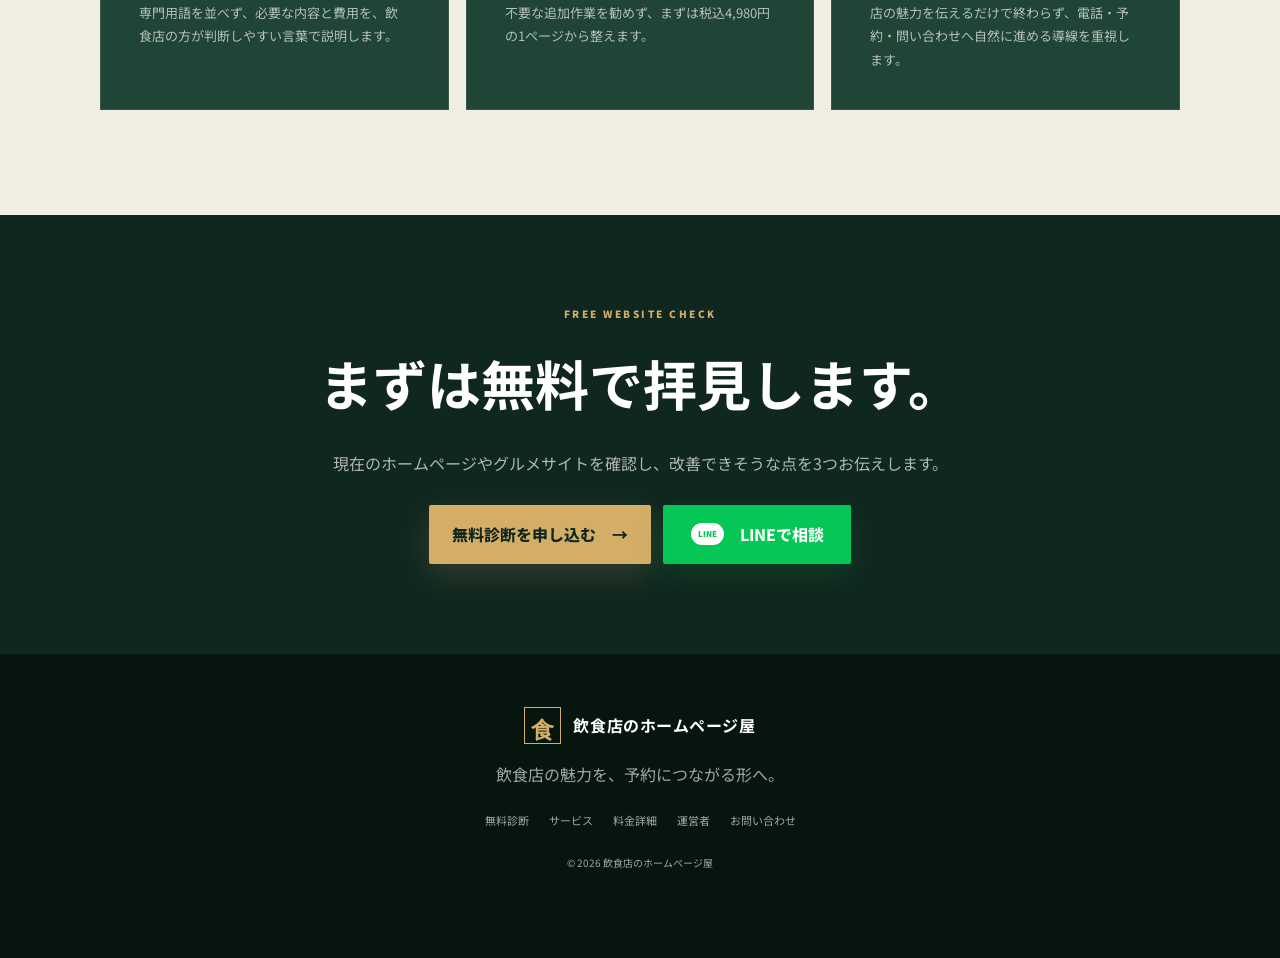
==== commit 4383ce83: "Add files via upload" ====
--- a/about.html
+++ b/about.html
@@ -4,14 +4,14 @@
   <meta charset="utf-8">
   <meta name="viewport" content="width=device-width, initial-scale=1">
   <meta name="theme-color" content="#10271f">
-  <meta name="description" content="飲食店のホームページ屋の運営者、小林拓斗のプロフィール。現役の飲食店マネージャーとして、現場とお客様の両方の目線からホームページを制作します。">
+  <meta name="description" content="飲食店ホームページ制作を行う小林拓斗のプロフィール。現役飲食店マネージャーとして、個人店・小規模店の予約につながるホームページを税込4,980円で制作します。">
   <meta property="og:type" content="profile">
-  <meta property="og:title" content="運営者について｜飲食店のホームページ屋">
+  <meta property="og:title" content="現役飲食店マネージャーが制作｜運営者 小林拓斗">
   <meta property="og:description" content="現役の飲食店マネージャー・小林拓斗が、飲食店の現場を知る立場からホームページを制作します。">
   <meta property="og:url" content="https://takutokobayashi1014-code.github.io/restaurant-revival/about.html">
   <meta property="og:locale" content="ja_JP">
   <link rel="canonical" href="https://takutokobayashi1014-code.github.io/restaurant-revival/about.html">
-  <title>運営者について｜飲食店のホームページ屋</title>
+  <title>現役飲食店マネージャーが制作｜運営者 小林拓斗</title>
   <link rel="preconnect" href="https://fonts.googleapis.com">
   <link rel="preconnect" href="https://fonts.gstatic.com" crossorigin>
   <link href="https://fonts.googleapis.com/css2?family=Noto+Sans+JP:wght@400;500;600;700;800;900&family=Playfair+Display:wght@600;700&display=swap" rel="stylesheet">
@@ -55,7 +55,7 @@
     <section class="subhero about-hero">
       <div class="subhero-inner reveal">
         <p class="eyebrow">ABOUT</p>
-        <h1>つくる人について</h1>
+        <h1>飲食店ホームページをつくる人</h1>
         <p>飲食店の現場を知っているからこそ、見た目だけではなく、予約と来店につながるページを考えます。</p>
       </div>
     </section>
--- a/style.css
+++ b/style.css
@@ -130,6 +130,9 @@
 .reason-sign span,.reason-sign strong{display:block}
 .reason-sign span{color:var(--gold);font-size:9px;letter-spacing:.16em}
 .reason-sign strong{margin-top:3px;font-family:"Playfair Display",serif;font-size:23px}
+.reason-sign small{display:block;margin-top:3px;color:rgba(255,255,255,.62);font-size:11px}
+.reason-sign a{display:inline-block;margin-top:12px;color:var(--gold-light);font-size:11px;font-weight:800}
+.reason-sign a:hover{text-decoration:underline}
 .reason-list>div{display:grid;grid-template-columns:48px 1fr;gap:17px;padding:24px 0;border-bottom:1px solid rgba(255,255,255,.13)}
 .reason-list span{color:var(--gold);font-family:"Playfair Display",serif;font-size:23px}
 .reason-list p{margin:0;color:rgba(255,255,255,.67);font-size:13px}
@@ -143,6 +146,27 @@
 .service-card:hover{border-color:rgba(212,174,103,.55);transform:translateY(-3px)}
 .service-card h3{color:#fff;font-size:22px}
 .service-card p{color:rgba(255,255,255,.66)}
+
+.examples{background:#f7f1e6}
+.example-grid{max-width:1120px;margin:auto;display:grid;grid-template-columns:1fr 1fr;gap:28px}
+.example-card{padding:17px 17px 27px;background:var(--paper);border:1px solid var(--line);box-shadow:var(--shadow-small)}
+.browser-mock{position:relative;min-height:360px;padding:56px 42px 36px;overflow:hidden;display:flex;align-items:flex-end}
+.browser-mock::after{content:"";position:absolute;inset:34px 0 0;background:linear-gradient(90deg,rgba(10,20,15,.84),rgba(10,20,15,.2));z-index:0}
+.browser-bar{position:absolute;z-index:2;inset:0 0 auto;height:34px;display:flex;align-items:center;gap:6px;padding:0 12px;background:#eee8dc}
+.browser-bar i{width:7px;height:7px;border-radius:50%;background:#c8754d}
+.browser-bar i:nth-child(2){background:#d4ae67}
+.browser-bar i:nth-child(3){background:#6f927e}
+.izakaya-mock{background:url("https://images.unsplash.com/photo-1516211697506-8360dbcfe9a4?auto=format&fit=crop&w=1100&q=82") center/cover}
+.bar-mock{background:url("https://images.unsplash.com/photo-1515003197210-e0cd71810b5f?auto=format&fit=crop&w=1100&q=82") center/cover}
+.bar-mock::after{background:linear-gradient(90deg,rgba(91,41,16,.78),rgba(218,110,45,.18))}
+.mock-copy{position:relative;z-index:1;max-width:330px;color:#fff}
+.mock-copy span{display:block;color:#f5ce86;font-size:9px;font-weight:900;letter-spacing:.2em}
+.mock-copy strong{display:block;margin:8px 0 20px;font-family:"Playfair Display","Noto Sans JP",serif;font-size:31px;line-height:1.45}
+.mock-copy b{display:inline-block;padding:9px 16px;background:#d77b38;color:#fff;font-size:10px}
+.example-type{margin:19px 0 2px;color:#c26d2f;font-size:9px;font-weight:900;letter-spacing:.19em}
+.example-card h3{margin:0 0 6px;color:var(--ink);font-size:21px}
+.example-card>p:last-child{margin:0;color:var(--muted);font-size:12px}
+.example-note{max-width:1120px;margin:16px auto 0;text-align:right;color:var(--muted);font-size:10px}
 
 .outcome{background:var(--paper)}
 .case-panel{max-width:1060px;margin:auto;display:grid;grid-template-columns:1fr 74px 1fr;align-items:stretch}
@@ -176,6 +200,12 @@
 .text-link{color:var(--green);font-size:13px;font-weight:900;white-space:nowrap}
 .text-link:hover{text-decoration:underline}
 .price-note{max-width:900px;margin:21px auto 0;text-align:center;color:var(--muted);font-size:10px}
+.plan-facts{max-width:810px;margin:26px auto 0;display:grid;grid-template-columns:repeat(3,1fr);background:var(--ink);color:#fff}
+.plan-facts p{margin:0;padding:18px 20px;text-align:center;border-right:1px solid rgba(255,255,255,.14)}
+.plan-facts p:last-child{border:0}
+.plan-facts span,.plan-facts strong{display:block}
+.plan-facts span{color:var(--gold);font-size:9px;font-weight:800}
+.plan-facts strong{font-size:14px}
 
 .flow{background:var(--paper)}
 .flow-list{max-width:880px;margin:auto;padding:0;list-style:none}
@@ -389,6 +419,10 @@
   .diagnosis h2 br,.reason h2 br{display:none}
   .diagnosis-panel{padding:27px 23px}
   .problem-grid,.service-grid{grid-template-columns:1fr}
+  .example-grid{grid-template-columns:1fr}
+  .browser-mock{min-height:310px;padding:53px 25px 28px}
+  .mock-copy strong{font-size:26px}
+  .example-note{text-align:left}
   .problem-card,.service-card{padding:29px 23px}
   .case-panel{grid-template-columns:1fr}
   .case-side{padding:30px 23px}
@@ -396,6 +430,8 @@
   .price-card{padding:32px 23px}
   .amount strong{font-size:37px}
   .price-more{align-items:flex-start;flex-direction:column;gap:8px;padding:18px 20px}
+  .plan-facts{grid-template-columns:1fr}
+  .plan-facts p{border-right:0;border-bottom:1px solid rgba(255,255,255,.14)}
   .flow-list li{grid-template-columns:51px 1fr;gap:14px}
   .flow-list li>span{width:43px;height:43px}
   .faq summary,.plan-faq .faq-list summary{padding:20px 50px 20px 19px}
